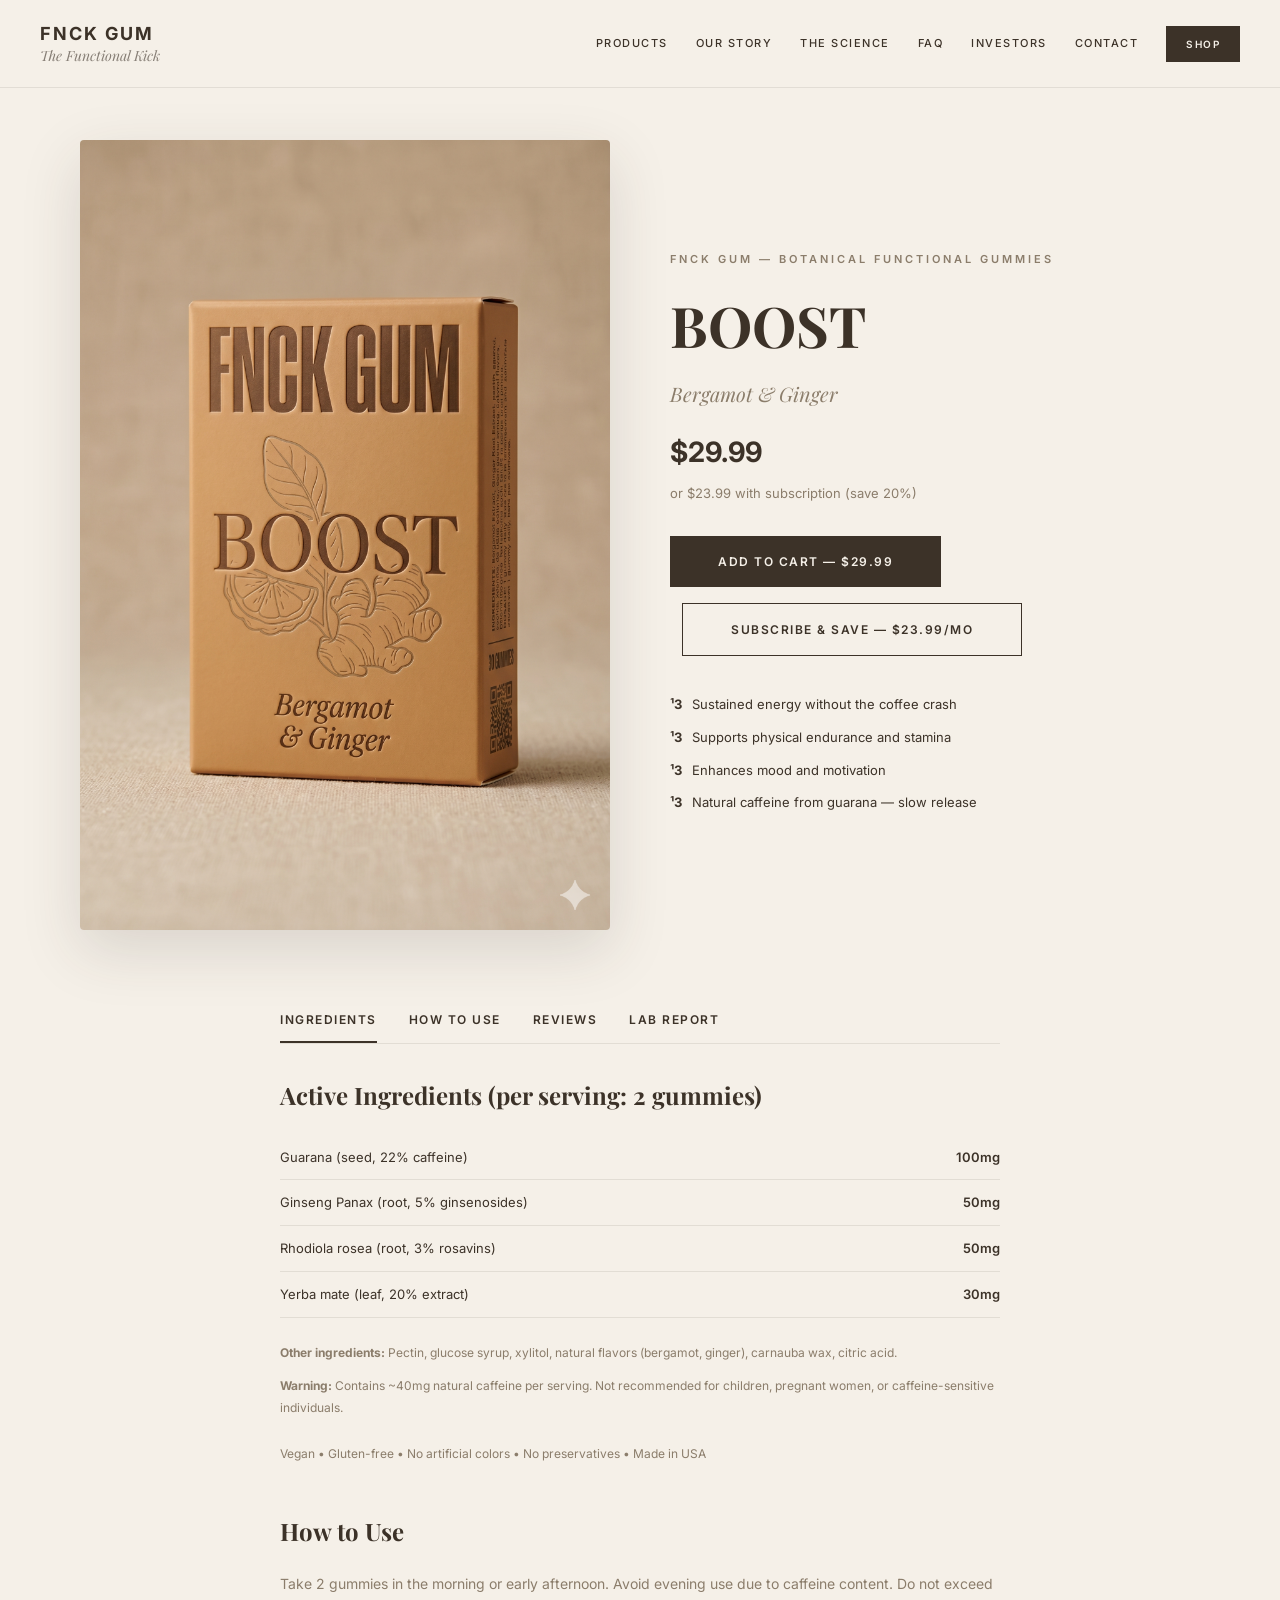
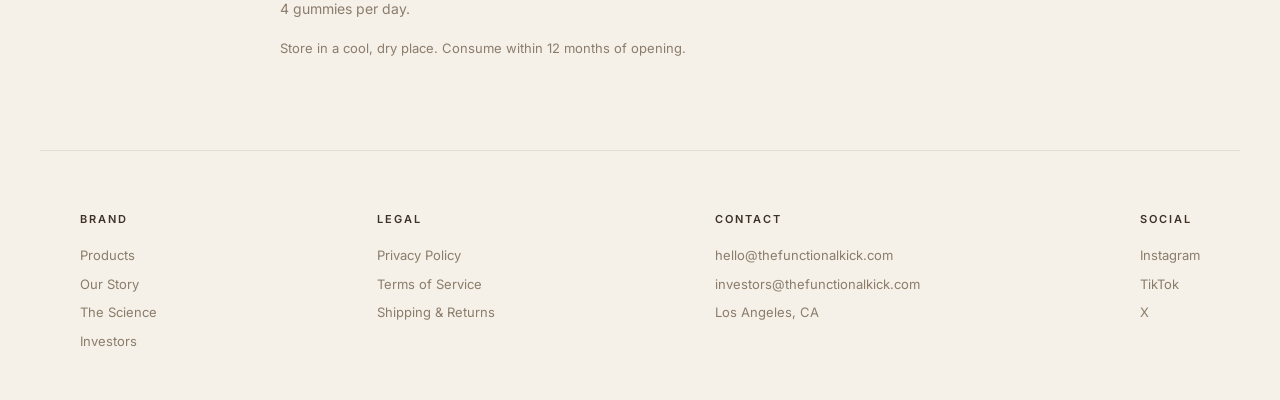
==== boost.html @ b2f69619 "Site vitrine FNCK GUM complet - 10 pages" ====
<!DOCTYPE html>
<html lang="en">
<head>
<meta charset="UTF-8">
<meta name="viewport" content="width=device-width, initial-scale=1.0">
<title>BOOST | FNCK GUM</title>
<link rel="stylesheet" href="style.css">
</head>
<body>

<nav>
  <a href="index.html" class="logo">FNCK GUM <span>The Functional Kick</span></a>
  <div class="links">
    <a href="index.html#products">Products</a>
    <a href="story.html">Our Story</a>
    <a href="science.html">The Science</a>
    <a href="faq.html">FAQ</a>
    <a href="investors.html">Investors</a>
    <a href="contact.html">Contact</a>
    <a href="index.html#products" class="cta-nav">Shop</a>
  </div>
</nav>


<section class="product-hero">
  <div class="product-image">
    <img src="images/boostbox.png" alt="FNCK GUM BOOST">
  </div>
  <div class="info">
    <div class="brand">FNCK GUM — Botanical Functional Gummies</div>
    <h1>BOOST</h1>
    <div class="flavor">Bergamot & Ginger</div>
    <div class="price">$29.99</div>
    <div class="sub-price">or $23.99 with subscription (save 20%)</div>
    <a href="#" class="btn">Add to Cart — $29.99</a>
    <a href="#" class="btn-secondary">Subscribe & Save — $23.99/mo</a>
    <ul class="benefits">
      <li>Sustained energy without the coffee crash</li>
<li>Supports physical endurance and stamina</li>
<li>Enhances mood and motivation</li>
<li>Natural caffeine from guarana — slow release</li>
    </ul>
  </div>
</section>
<div class="tabs">
  <div class="tab-nav">
    <a href="#" class="active">Ingredients</a>
    <a href="#">How to Use</a>
    <a href="#">Reviews</a>
    <a href="#">Lab Report</a>
  </div>
  <div class="tab-content">
    <h3>Active Ingredients (per serving: 2 gummies)</h3>
    <table>
      <tr><td>Guarana (seed, 22% caffeine)</td><td>100mg</td></tr>
<tr><td>Ginseng Panax (root, 5% ginsenosides)</td><td>50mg</td></tr>
<tr><td>Rhodiola rosea (root, 3% rosavins)</td><td>50mg</td></tr>
<tr><td>Yerba mate (leaf, 20% extract)</td><td>30mg</td></tr>
    </table>
    <p style="margin-top: 24px; font-size: 12px; color: var(--warm-gray);">
      <strong>Other ingredients:</strong> Pectin, glucose syrup, xylitol, natural flavors (bergamot, ginger), carnauba wax, citric acid.
    </p>
    <p style="margin-top: 12px; font-size: 12px; color: var(--warm-gray);">
      <strong>Warning:</strong> Contains ~40mg natural caffeine per serving. Not recommended for children, pregnant women, or caffeine-sensitive individuals.
    </p>
    <p style="margin-top: 24px; font-size: 12px; color: var(--warm-gray);">
      Vegan • Gluten-free • No artificial colors • No preservatives • Made in USA
    </p>
  </div>
  <div class="tab-content" style="margin-top: 48px;">
    <h3>How to Use</h3>
    <p>Take 2 gummies in the morning or early afternoon. Avoid evening use due to caffeine content. Do not exceed 4 gummies per day.</p>
    <p style="margin-top: 16px; font-size: 13px; color: var(--warm-gray);">
      Store in a cool, dry place. Consume within 12 months of opening.
    </p>
  </div>
</div>


<footer>
  <div class="col">
    <h5>Brand</h5>
    <a href="index.html#products">Products</a>
    <a href="story.html">Our Story</a>
    <a href="science.html">The Science</a>
    <a href="investors.html">Investors</a>
  </div>
  <div class="col">
    <h5>Legal</h5>
    <a href="#">Privacy Policy</a>
    <a href="#">Terms of Service</a>
    <a href="#">Shipping & Returns</a>
  </div>
  <div class="col">
    <h5>Contact</h5>
    <p>hello@thefunctionalkick.com</p>
    <p>investors@thefunctionalkick.com</p>
    <p>Los Angeles, CA</p>
  </div>
  <div class="col">
    <h5>Social</h5>
    <a href="https://instagram.com/fnckgum" target="_blank">Instagram</a>
    <a href="https://tiktok.com/@fnckgum" target="_blank">TikTok</a>
    <a href="#">X</a>
  </div>
</footer>

</body>
</html>
---- style.css ----
@import url('https://fonts.googleapis.com/css2?family=Playfair+Display:ital,wght@0,400;0,700;1,400&family=Inter:wght@300;400;500;600;700&display=swap');

:root {
  --cream: #F5F0E8;
  --chocolate: #3C3228;
  --sage: #A8BA9F;
  --caramel: #C69C6D;
  --slate: #8198A0;
  --bordeaux: #A55F5F;
  --warm-gray: #8B7D6B;
  --light-border: rgba(60,50,40,0.1);
}

* { margin: 0; padding: 0; box-sizing: border-box; }
html { scroll-behavior: smooth; }

body {
  font-family: 'Inter', sans-serif;
  background: var(--cream);
  color: var(--chocolate);
  line-height: 1.6;
}

a { color: inherit; text-decoration: none; }
img { max-width: 100%; display: block; }

/* NAV */
nav {
  position: fixed; top: 0; left: 0; right: 0;
  display: flex; justify-content: space-between; align-items: center;
  padding: 20px 40px;
  background: rgba(245,240,232,0.95);
  backdrop-filter: blur(10px);
  z-index: 1000;
  border-bottom: 1px solid var(--light-border);
}
nav .logo { font-weight: 700; font-size: 18px; letter-spacing: 2px; }
nav .logo span { font-family: 'Playfair Display', serif; font-style: italic; font-weight: 400; font-size: 14px; display: block; letter-spacing: 0; opacity: 0.6; margin-top: -4px; }
nav .links { display: flex; gap: 28px; align-items: center; }
nav .links a {
  font-size: 11px; font-weight: 500; letter-spacing: 1.5px;
  text-transform: uppercase; transition: opacity 0.2s;
}
nav .links a:hover { opacity: 0.5; }
nav .links .cta-nav {
  background: var(--chocolate); color: var(--cream);
  padding: 10px 20px;
  font-size: 10px; font-weight: 600; letter-spacing: 1.5px; text-transform: uppercase;
}

/* HERO */
.hero {
  min-height: 100vh;
  display: flex; flex-direction: column;
  justify-content: center; align-items: center;
  text-align: center;
  padding: 140px 40px 80px;
}
.hero h1 {
  font-family: 'Inter', sans-serif;
  font-size: clamp(42px, 9vw, 100px);
  font-weight: 700;
  letter-spacing: -3px;
  line-height: 0.95;
  margin-bottom: 12px;
}
.hero .tagline {
  font-family: 'Playfair Display', serif;
  font-style: italic;
  font-size: clamp(18px, 2.5vw, 28px);
  color: var(--warm-gray);
  margin-bottom: 16px;
}
.hero .sub {
  font-size: 12px; letter-spacing: 3px;
  text-transform: uppercase; color: var(--warm-gray);
  margin-bottom: 40px;
}
.hero .email-box {
  display: flex; gap: 0;
  border: 1px solid var(--chocolate);
  max-width: 400px; width: 100%;
}
.hero .email-box input {
  flex: 1; padding: 14px 18px;
  border: none; background: transparent;
  font-family: 'Inter'; font-size: 13px;
  outline: none;
}
.hero .email-box button {
  padding: 14px 24px; background: var(--chocolate); color: var(--cream);
  border: none;
  font-size: 11px; font-weight: 600;
  letter-spacing: 1.5px; text-transform: uppercase;
  cursor: pointer;
}

/* SECTIONS */
.section { padding: 100px 40px; max-width: 1200px; margin: 0 auto; }
.section-label {
  font-size: 11px; letter-spacing: 3px;
  text-transform: uppercase; color: var(--warm-gray);
  margin-bottom: 48px;
  text-align: center;
}

/* PRODUCTS */
.product-grid {
  display: grid;
  grid-template-columns: repeat(auto-fit, minmax(260px, 1fr));
  gap: 20px;
}
.product-card {
  padding: 32px 28px;
  min-height: 400px;
  display: flex; flex-direction: column;
  justify-content: space-between;
  transition: transform 0.3s, box-shadow 0.3s;
  position: relative; overflow: hidden;
}
.product-card:hover { transform: translateY(-4px); box-shadow: 0 20px 40px rgba(60,50,40,0.15); }
.product-card .top .brand { font-size: 10px; font-weight: 600; letter-spacing: 3px; text-transform: uppercase; opacity: 0.7; margin-bottom: 10px; }
.product-card .top .name { font-family: 'Playfair Display', serif; font-size: 38px; font-weight: 700; line-height: 1; margin-bottom: 6px; }
.product-card .top .flavor { font-family: 'Playfair Display', serif; font-style: italic; font-size: 15px; opacity: 0.8; }
.product-card .mid { margin: 28px 0; }
.product-card .mid .benefit { font-size: 10px; font-weight: 600; letter-spacing: 2px; text-transform: uppercase; opacity: 0.7; margin-bottom: 10px; }
.product-card .mid .ingredients { font-size: 11px; line-height: 1.8; opacity: 0.75; }
.product-card .bot { display: flex; justify-content: space-between; align-items: flex-end; }
.product-card .bot .price { font-size: 14px; font-weight: 600; }
.product-card .bot .count { font-size: 10px; letter-spacing: 1px; text-transform: uppercase; opacity: 0.5; }
.card-focus { background: var(--sage); color: var(--chocolate); }
.card-boost { background: var(--caramel); color: var(--chocolate); }
.card-reset { background: var(--slate); color: var(--cream); }
.card-spark { background: var(--bordeaux); color: var(--cream); }

/* MANIFESTO */
.manifesto { text-align: center; max-width: 700px; margin: 0 auto; }
.manifesto h2 { font-family: 'Playfair Display', serif; font-size: clamp(26px, 4vw, 40px); margin-bottom: 20px; line-height: 1.2; }
.manifesto p { font-size: 15px; color: var(--warm-gray); margin-bottom: 48px; }
.pillars { display: flex; justify-content: center; gap: 56px; flex-wrap: wrap; }
.pillar { text-align: center; }
.pillar .icon { width: 56px; height: 56px; border: 1.5px solid var(--chocolate); border-radius: 50%; display: flex; align-items: center; justify-content: center; margin: 0 auto 12px; font-size: 20px; }
.pillar h4 { font-size: 11px; letter-spacing: 2px; text-transform: uppercase; font-weight: 600; }

/* INVESTORS */
.investors { background: var(--chocolate); color: var(--cream); padding: 100px 40px; }
.investors-inner { max-width: 1000px; margin: 0 auto; }
.investors .section-label { color: rgba(245,240,232,0.5); }
.investors h2 { font-family: 'Playfair Display', serif; font-size: clamp(26px, 4vw, 40px); margin-bottom: 40px; text-align: center; }
.stats { display: grid; grid-template-columns: repeat(auto-fit, minmax(200px, 1fr)); gap: 36px; margin-bottom: 48px; }
.stat h3 { font-family: 'Playfair Display', serif; font-size: 34px; margin-bottom: 6px; }
.stat p { font-size: 12px; opacity: 0.6; line-height: 1.5; }
.investors .cta { text-align: center; }
.investors .cta a { display: inline-block; padding: 14px 36px; border: 1px solid var(--cream); font-size: 11px; font-weight: 600; letter-spacing: 2px; text-transform: uppercase; transition: all 0.2s; }
.investors .cta a:hover { background: var(--cream); color: var(--chocolate); }

/* FOOTER */
footer { padding: 60px 40px 40px; border-top: 1px solid var(--light-border); max-width: 1200px; margin: 0 auto; display: flex; justify-content: space-between; flex-wrap: wrap; gap: 36px; }
footer .col h5 { font-size: 11px; letter-spacing: 2px; text-transform: uppercase; margin-bottom: 16px; font-weight: 600; }
footer .col a, footer .col p { display: block; color: var(--warm-gray); font-size: 13px; margin-bottom: 8px; transition: color 0.2s; }
footer .col a:hover { color: var(--chocolate); }

/* PRODUCT PAGE */
.product-hero { display: grid; grid-template-columns: 1fr 1fr; gap: 60px; align-items: center; padding: 140px 40px 80px; max-width: 1200px; margin: 0 auto; }
.product-hero .product-image img { width: 100%; border-radius: 4px; box-shadow: 0 20px 60px rgba(60,50,40,0.15); }
.product-hero .info .brand { font-size: 11px; font-weight: 600; letter-spacing: 3px; text-transform: uppercase; color: var(--warm-gray); margin-bottom: 12px; }
.product-hero .info h1 { font-family: 'Playfair Display', serif; font-size: clamp(36px, 5vw, 56px); margin-bottom: 8px; }
.product-hero .info .flavor { font-family: 'Playfair Display', serif; font-style: italic; font-size: 20px; color: var(--warm-gray); margin-bottom: 20px; }
.product-hero .info .price { font-size: 28px; font-weight: 700; margin-bottom: 8px; }
.product-hero .info .sub-price { font-size: 13px; color: var(--warm-gray); margin-bottom: 32px; }
.product-hero .info .btn {
  display: inline-block; padding: 16px 48px; background: var(--chocolate); color: var(--cream);
  font-size: 12px; font-weight: 600; letter-spacing: 1.5px; text-transform: uppercase;
  margin-bottom: 16px;
}
.product-hero .info .btn-secondary {
  display: inline-block; padding: 16px 48px; border: 1px solid var(--chocolate);
  font-size: 12px; font-weight: 600; letter-spacing: 1.5px; text-transform: uppercase;
  margin-left: 12px;
}
.product-hero .info .benefits { margin-top: 32px; }
.product-hero .info .benefits li { list-style: none; font-size: 13px; padding: 6px 0; display: flex; align-items: center; gap: 10px; }
.product-hero .info .benefits li::before { content: '¹3'; font-weight: 700; }

/* TABS */
.tabs { max-width: 800px; margin: 0 auto; padding: 0 40px 80px; }
.tab-nav { display: flex; gap: 32px; border-bottom: 1px solid var(--light-border); margin-bottom: 32px; }
.tab-nav a { font-size: 12px; font-weight: 600; letter-spacing: 1.5px; text-transform: uppercase; padding-bottom: 12px; border-bottom: 2px solid transparent; }
.tab-nav a.active { border-bottom-color: var(--chocolate); }
.tab-content h3 { font-family: 'Playfair Display', serif; font-size: 24px; margin-bottom: 20px; }
.tab-content p, .tab-content li { font-size: 14px; color: var(--warm-gray); line-height: 1.8; margin-bottom: 10px; }
.tab-content ul { padding-left: 0; list-style: none; }
.tab-content table { width: 100%; border-collapse: collapse; font-size: 13px; margin-top: 20px; }
.tab-content table td { padding: 12px 0; border-bottom: 1px solid var(--light-border); }
.tab-content table td:last-child { text-align: right; font-weight: 600; }

/* STORY */
.story-hero { padding: 140px 40px 60px; text-align: center; max-width: 900px; margin: 0 auto; }
.story-hero h1 { font-family: 'Playfair Display', serif; font-size: clamp(32px, 5vw, 52px); margin-bottom: 20px; }
.story-hero p { font-size: 18px; color: var(--warm-gray); line-height: 1.7; }
.story-img { max-width: 1000px; margin: 0 auto 80px; padding: 0 40px; }
.story-img img { width: 100%; border-radius: 4px; }
.story-body { max-width: 700px; margin: 0 auto; padding: 0 40px 100px; }
.story-body h2 { font-family: 'Playfair Display', serif; font-size: 28px; margin: 48px 0 20px; }
.story-body p { font-size: 15px; color: var(--warm-gray); line-height: 1.8; margin-bottom: 16px; }

/* FAQ */
.faq-list { max-width: 800px; margin: 0 auto; padding: 0 40px 100px; }
.faq-item { border-bottom: 1px solid var(--light-border); padding: 24px 0; }
.faq-item h3 { font-size: 16px; font-weight: 600; margin-bottom: 10px; cursor: pointer; }
.faq-item p { font-size: 14px; color: var(--warm-gray); line-height: 1.7; }

/* FAQ colors */
.faq-focus h3 { color: var(--sage); }
.faq-boost h3 { color: var(--caramel); }
.faq-reset h3 { color: var(--slate); }
.faq-spark h3 { color: var(--bordeaux); }

/* CONTACT */
.contact-form { max-width: 600px; margin: 0 auto; padding: 0 40px 100px; }
.contact-form input, .contact-form textarea {
  width: 100%; padding: 14px 16px; margin-bottom: 16px;
  border: 1px solid var(--light-border); background: transparent;
  font-family: 'Inter'; font-size: 14px; outline: none;
}
.contact-form textarea { min-height: 140px; resize: vertical; }
.contact-form button {
  padding: 14px 36px; background: var(--chocolate); color: var(--cream);
  border: none; font-size: 12px; font-weight: 600;
  letter-spacing: 1.5px; text-transform: uppercase; cursor: pointer;
}

/* MOBILE */
@media (max-width: 768px) {
  nav { padding: 16px 20px; }
  nav .links { display: none; }
  .hero { padding: 100px 20px 60px; }
  .section { padding: 60px 20px; }
  .product-hero { grid-template-columns: 1fr; padding: 100px 20px 60px; }
  .product-hero .info .btn-secondary { margin-left: 0; margin-top: 10px; display: block; }
  footer { padding: 40px 20px; flex-direction: column; gap: 24px; }
  .tab-nav { gap: 16px; overflow-x: auto; }
  .pillars { gap: 32px; }
}
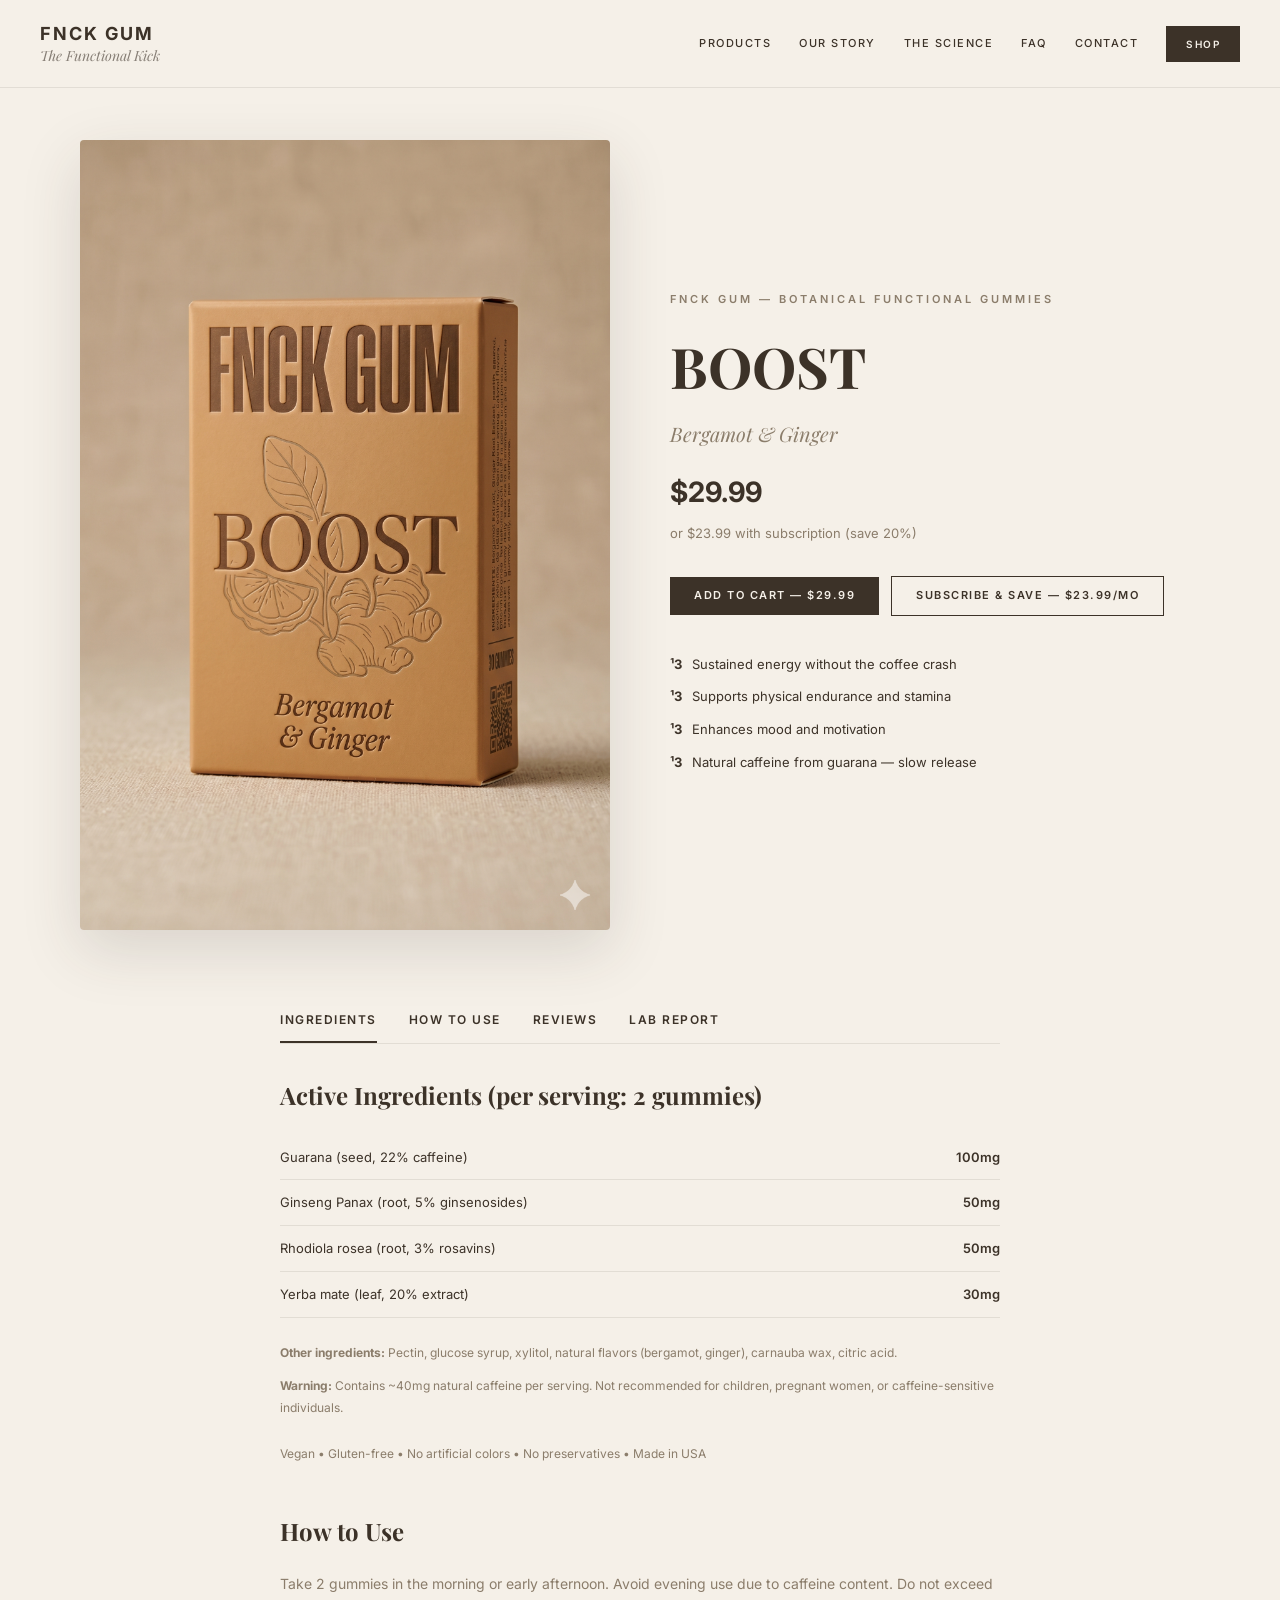
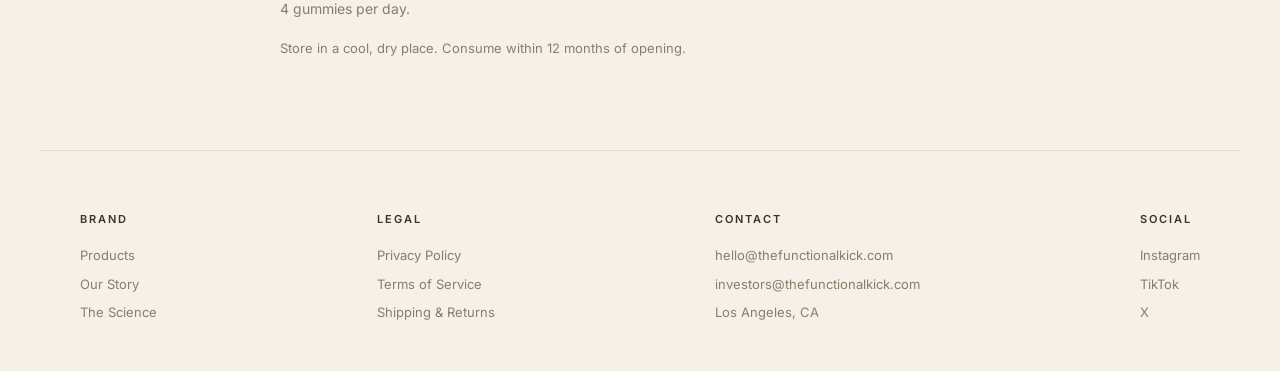
==== commit ad68b89e: "Retire Investors du menu, corrige boutons, remplace libido par intimacy" ====
--- a/boost.html
+++ b/boost.html
@@ -15,7 +15,6 @@
     <a href="story.html">Our Story</a>
     <a href="science.html">The Science</a>
     <a href="faq.html">FAQ</a>
-    <a href="investors.html">Investors</a>
     <a href="contact.html">Contact</a>
     <a href="index.html#products" class="cta-nav">Shop</a>
   </div>
@@ -83,7 +82,6 @@
     <a href="index.html#products">Products</a>
     <a href="story.html">Our Story</a>
     <a href="science.html">The Science</a>
-    <a href="investors.html">Investors</a>
   </div>
   <div class="col">
     <h5>Legal</h5>
--- a/style.css
+++ b/style.css
@@ -170,14 +170,18 @@
 .product-hero .info .price { font-size: 28px; font-weight: 700; margin-bottom: 8px; }
 .product-hero .info .sub-price { font-size: 13px; color: var(--warm-gray); margin-bottom: 32px; }
 .product-hero .info .btn {
-  display: inline-block; padding: 16px 48px; background: var(--chocolate); color: var(--cream);
-  font-size: 12px; font-weight: 600; letter-spacing: 1.5px; text-transform: uppercase;
-  margin-bottom: 16px;
+  display: inline-block; padding: 10px 24px; background: var(--chocolate); color: var(--cream);
+  font-size: 11px; font-weight: 600; letter-spacing: 1.5px; text-transform: uppercase;
 }
 .product-hero .info .btn-secondary {
-  display: inline-block; padding: 16px 48px; border: 1px solid var(--chocolate);
-  font-size: 12px; font-weight: 600; letter-spacing: 1.5px; text-transform: uppercase;
-  margin-left: 12px;
+  display: inline-block; padding: 10px 24px; border: 1px solid var(--chocolate);
+  font-size: 11px; font-weight: 600; letter-spacing: 1.5px; text-transform: uppercase;
+  margin-left: 8px;
+}
+@media (max-width: 768px) {
+  .product-hero .info .btn, .product-hero .info .btn-secondary {
+    display: block; width: 100%; text-align: center; margin-left: 0; margin-bottom: 10px;
+  }
 }
 .product-hero .info .benefits { margin-top: 32px; }
 .product-hero .info .benefits li { list-style: none; font-size: 13px; padding: 6px 0; display: flex; align-items: center; gap: 10px; }
